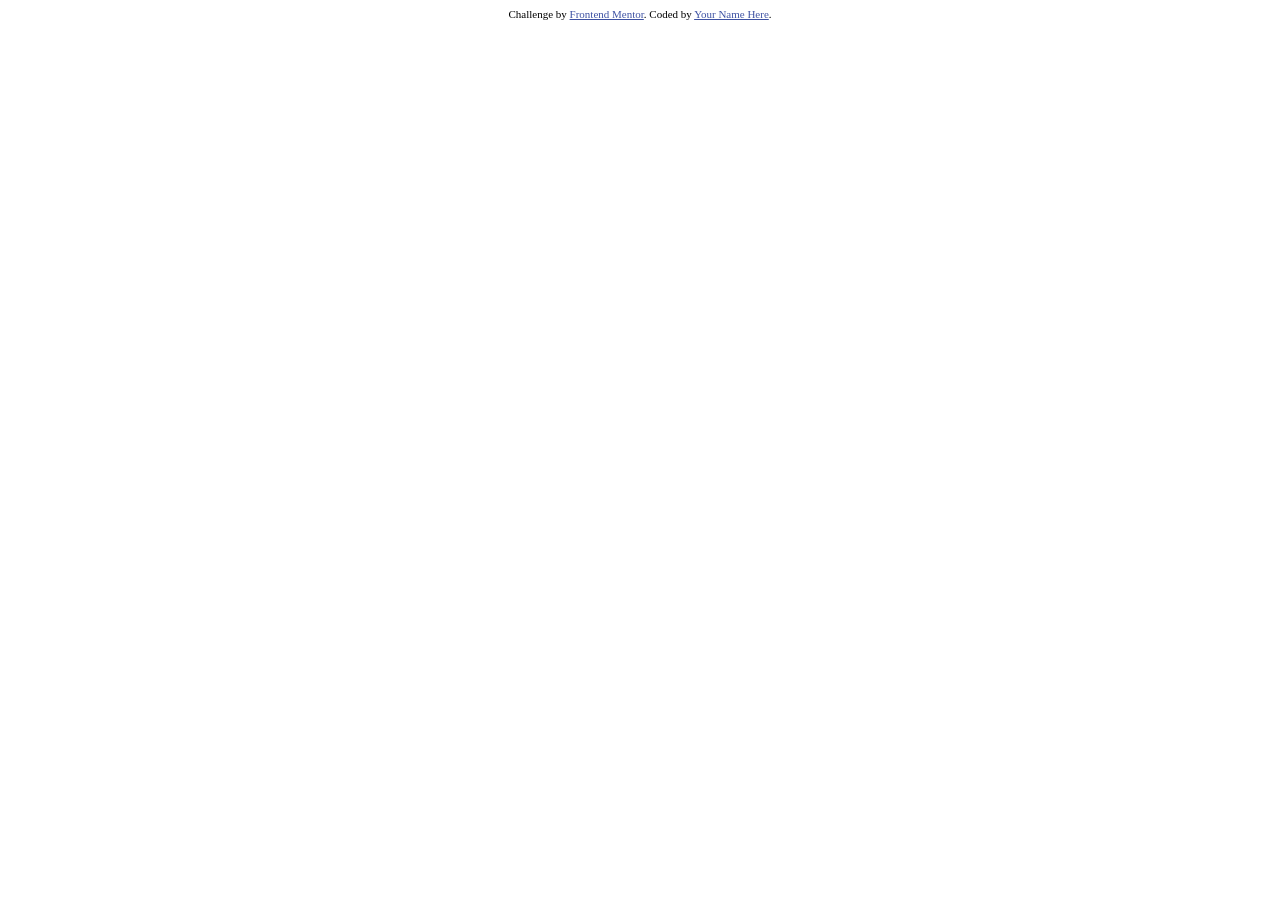
==== index.html @ 05a8c3ad "first commit" ====
<!DOCTYPE html>
<html lang="en">
<head>
  <meta charset="UTF-8">
  <meta name="viewport" content="width=device-width, initial-scale=1.0"> <!-- displays site properly based on user's device -->

  <link rel="icon" type="image/png" sizes="32x32" href="./images/favicon-32x32.png">
  
  <title>Frontend Mentor | Calculator app</title>

  <!-- Feel free to remove these styles or customise in your own stylesheet 👍 -->
  <style>
    .attribution { font-size: 11px; text-align: center; }
    .attribution a { color: hsl(228, 45%, 44%); }
  </style>
</head>
<body>


  
  <div class="attribution">
    Challenge by <a href="https://www.frontendmentor.io?ref=challenge" target="_blank">Frontend Mentor</a>. 
    Coded by <a href="#">Your Name Here</a>.
  </div>
</body>
</html>
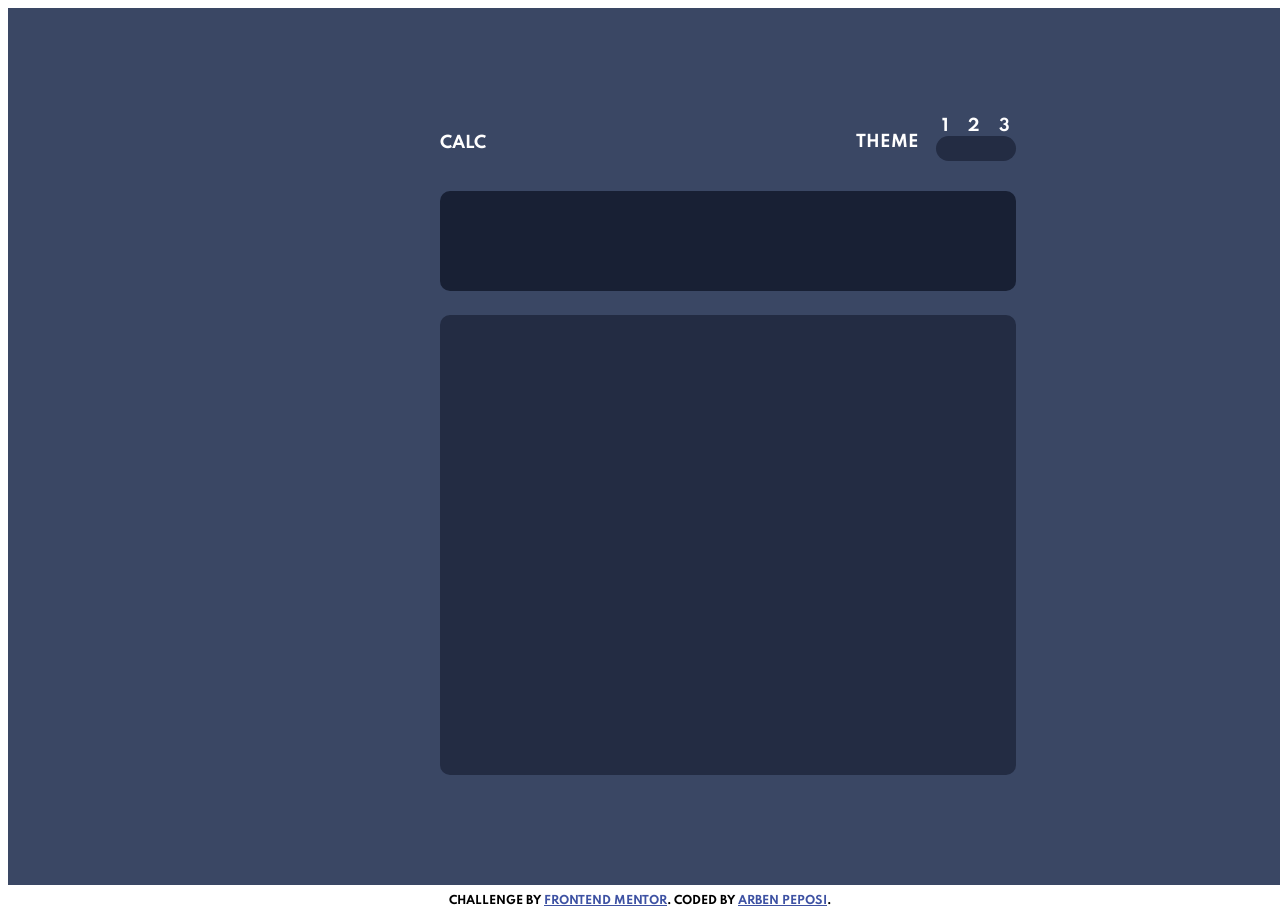
==== commit d819b819: "feat:design" ====
--- a/index.html
+++ b/index.html
@@ -1,26 +1,47 @@
 <!DOCTYPE html>
 <html lang="en">
+
 <head>
-  <meta charset="UTF-8">
-  <meta name="viewport" content="width=device-width, initial-scale=1.0"> <!-- displays site properly based on user's device -->
+    <meta charset="UTF-8">
+    <meta name="viewport" content="width=device-width, initial-scale=1.0">
+    <!-- displays site properly based on user's device -->
 
-  <link rel="icon" type="image/png" sizes="32x32" href="./images/favicon-32x32.png">
-  
-  <title>Frontend Mentor | Calculator app</title>
+    <link rel="icon" type="image/png" sizes="32x32" href="./images/favicon-32x32.png">
 
-  <!-- Feel free to remove these styles or customise in your own stylesheet 👍 -->
-  <style>
-    .attribution { font-size: 11px; text-align: center; }
-    .attribution a { color: hsl(228, 45%, 44%); }
-  </style>
+    <link rel="stylesheet" href="css/style.css">
+
+    <title>Frontend Mentor | Calculator app</title>
+
+    <!-- Feel free to remove these styles or customise in your own stylesheet 👍 -->
+    <style>
+
+    </style>
 </head>
+
 <body>
 
+    <section>
+        <div class='calculator'>
+            <div class='head'>
+                <p>calc</p>
+                <div class='theme'>
+                    <p>theme</p>
+                    <div class='theme-choose'>
+                        <span class='theme1'>1</span>
+                        <span class='theme2'>2</span>
+                        <span class='theme3'>3</span>
+                        <div class='theme-button'></div>
+                    </div>
+                </div>
+            </div>
+            <div class='screen-result'></div>
+            <div class='key'></div>
+        </div>
+    </section>
 
-  
-  <div class="attribution">
-    Challenge by <a href="https://www.frontendmentor.io?ref=challenge" target="_blank">Frontend Mentor</a>. 
-    Coded by <a href="#">Your Name Here</a>.
-  </div>
+    <div class="attribution">
+        Challenge by <a href="https://www.frontendmentor.io?ref=challenge" target="_blank">Frontend Mentor</a>. Coded by <a href="http://portfolio-dev.apeposi.fr">Arben PEPOSI</a>.
+    </div>
 </body>
+
 </html>
--- a/css/style.css
+++ b/css/style.css
@@ -0,0 +1,119 @@
+@font-face {
+    font-family: "SpartanRegular";
+    src: url("../font/static/Spartan-Regular.ttf");
+}
+
+@font-face {
+    font-family: "SpartanBold";
+    src: url("../font/static/Spartan-Bold.ttf");
+}
+
+@font-face {
+    font-family: "SpartanLight";
+    src: url("../font/static/Spartan-Light.ttf");
+}
+
+body {
+    display: flex;
+    flex-direction: column;
+    align-items: center;
+    justify-content: center;
+    height: 100vh;
+}
+
+* {
+    font-family: SpartanBold, sans-serif;
+    text-transform: uppercase;
+}
+
+section {
+    margin: auto;
+    width: 1440px;
+    height: 100vh;
+    background-color: hsl(222, 26%, 31%);
+    display: flex;
+    justify-content: center;
+    align-items: center;
+}
+
+.calculator {
+    width: 40%;
+    height: 75%;
+    background-color: hsl(222, 26%, 31%);
+    display: flex;
+    flex-direction: column;
+    justify-content: space-between;
+    align-content: space-between;
+}
+
+.head {
+    height: 50px;
+    display: flex;
+    justify-content: space-between;
+}
+
+.theme {
+    display: flex;
+    justify-content: space-between;
+    width: 160px;
+    align-self: flex-end;
+}
+
+.theme-choose,
+.theme-button,
+.theme,
+.head {
+    color: #FFF;
+}
+
+.theme-choose {
+    text-align: center;
+    width: 80px;
+}
+
+.theme p {
+    align-items: flex-end;
+}
+
+.theme-choose span:nth-child(2) {
+    padding-left: 15px;
+    padding-right: 15px;
+}
+
+.theme-button {
+    height: 25px;
+    width: 100%;
+    background-color: hsl(223, 31%, 20%);
+    border-radius: 30px;
+}
+
+.screen-result {
+    width: 100%;
+    height: 100px;
+    border-radius: 10px;
+    background-color: hsl(224, 36%, 15%)
+}
+
+.screen-result,
+.key {
+    border-radius: 10px;
+}
+
+.key {
+    height: 70%;
+    width: 100%;
+    background-color: hsl(223, 31%, 20%)
+}
+
+
+/* ---------------- */
+
+.attribution {
+    margin-top: 10px;
+    font-size: 11px;
+    text-align: center;
+}
+
+.attribution a {
+    color: hsl(228, 45%, 44%);
+}
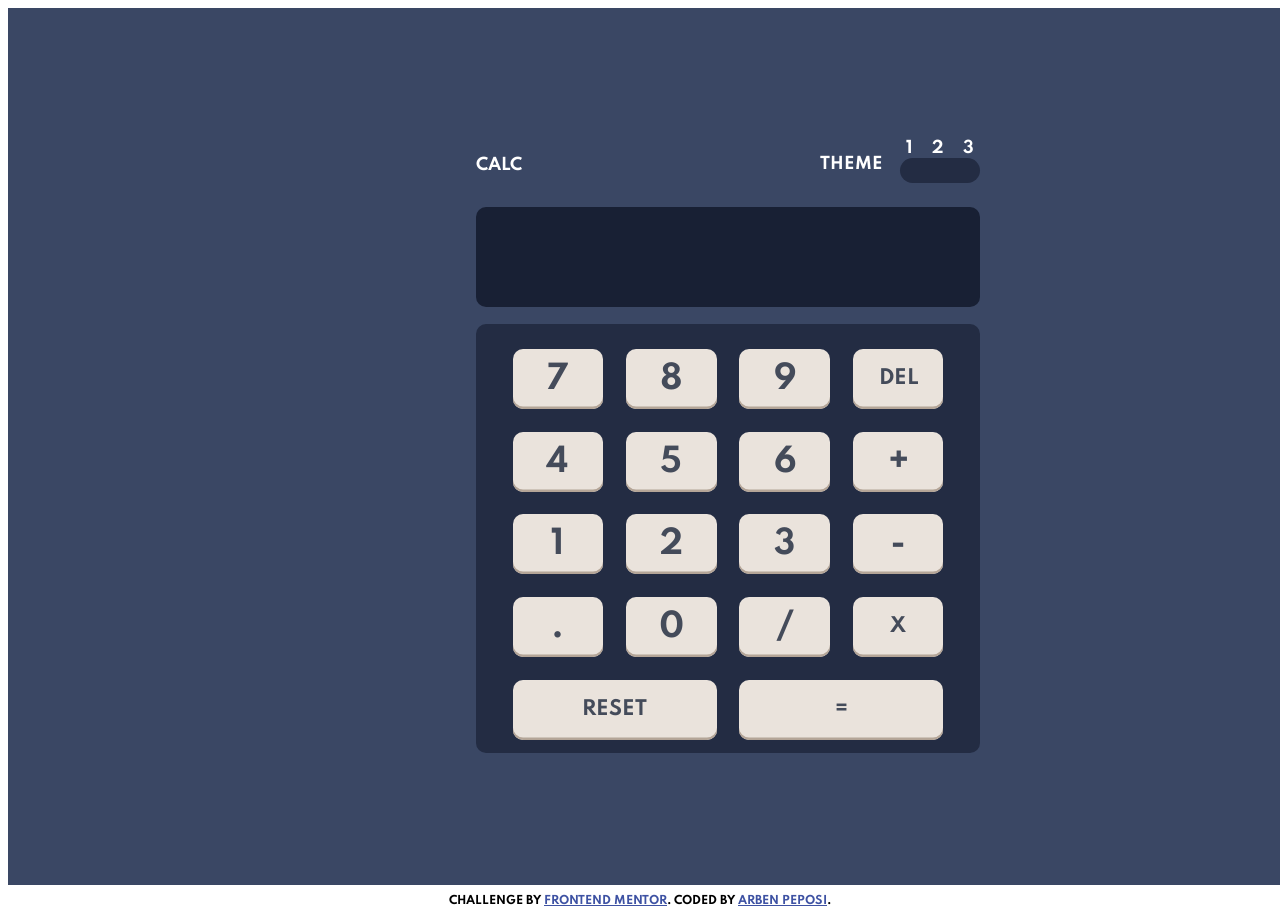
==== commit 8eebb33f: "design calculatrice" ====
--- a/index.html
+++ b/index.html
@@ -35,7 +35,30 @@
                 </div>
             </div>
             <div class='screen-result'></div>
-            <div class='key'></div>
+            <div class='key'>
+                <div class='key-operator'>
+                    <div>7</div>
+                    <div>8</div>
+                    <div>9</div>
+                    <div class='del'>del</div>
+                    <div>4</div>
+                    <div>5</div>
+                    <div>6</div>
+                    <div>+</div>
+                    <div>1</div>
+                    <div>2</div>
+                    <div>3</div>
+                    <div> - </div>
+                    <div> . </div>
+                    <div>0</div>
+                    <div> / </div>
+                    <div class='x'>x</div>
+                    <div class='reset'>reset</div>
+                    <div class='egal'> = </div>
+
+
+                </div>
+            </div>
         </div>
     </section>
 
--- a/css/style.css
+++ b/css/style.css
@@ -37,8 +37,8 @@
 }
 
 .calculator {
-    width: 40%;
-    height: 75%;
+    width: 35%;
+    height: 70%;
     background-color: hsl(222, 26%, 31%);
     display: flex;
     flex-direction: column;
@@ -105,6 +105,43 @@
     background-color: hsl(223, 31%, 20%)
 }
 
+.key-operator {
+    display: flex;
+    justify-content: space-around;
+    width: 90%;
+    padding: 5%;
+    flex-wrap: wrap;
+}
+
+.key-operator div {
+    background-color: hsl(30, 25%, 89%);
+    box-shadow: hsl(224, 28%, 35%);
+    box-shadow: 0 -0.2vw 0 #B4A597 inset;
+    color: hsl(221, 14%, 31%);
+    font-size: 32px;
+    width: 20%;
+    height: 60px;
+    border-radius: 10px;
+    margin-left: 5px;
+    margin-right: 5px;
+    margin-bottom: 5%;
+    justify-content: center;
+    display: flex;
+    align-items: center;
+}
+
+.reset,
+.egal {
+    width: 45% !important;
+}
+
+.x,
+.egal,
+.del,
+.reset {
+    font-size: 1.2em !important;
+}
+
 
 /* ---------------- */
 
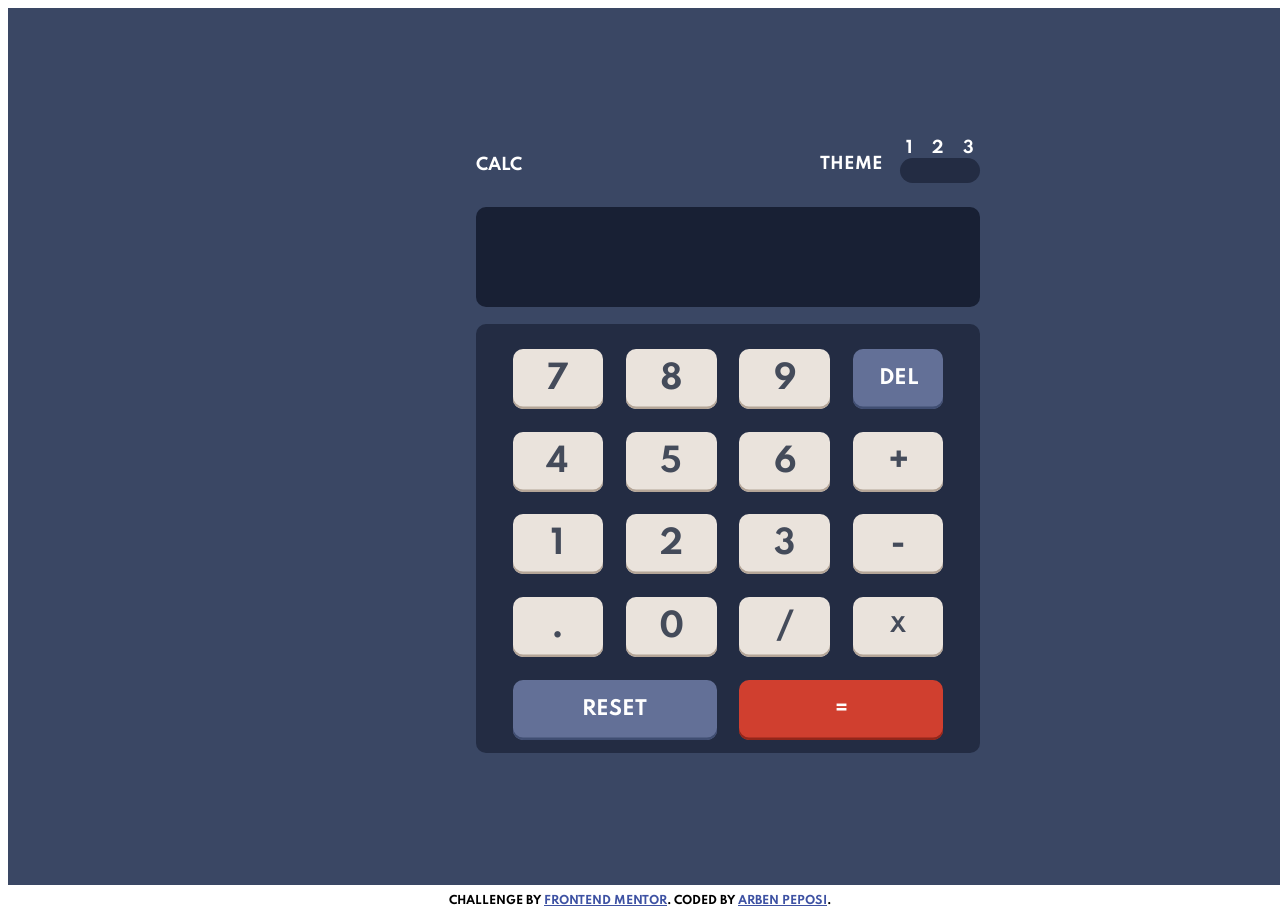
==== commit 3c10bdd8: "transform to form" ====
--- a/index.html
+++ b/index.html
@@ -36,28 +36,26 @@
             </div>
             <div class='screen-result'></div>
             <div class='key'>
-                <div class='key-operator'>
-                    <div>7</div>
-                    <div>8</div>
-                    <div>9</div>
-                    <div class='del'>del</div>
-                    <div>4</div>
-                    <div>5</div>
-                    <div>6</div>
-                    <div>+</div>
-                    <div>1</div>
-                    <div>2</div>
-                    <div>3</div>
-                    <div> - </div>
-                    <div> . </div>
-                    <div>0</div>
-                    <div> / </div>
-                    <div class='x'>x</div>
-                    <div class='reset'>reset</div>
-                    <div class='egal'> = </div>
-
-
-                </div>
+                <form id="myForm">
+                    <input type="button" name="number" value="7">
+                    <input type="button" name="number" value="8" onClick>
+                    <input type="button" name="number" value="9" onClick>
+                    <input type="button" name="del" value="del" onClick>
+                    <input type="button" name="number" value="4" onClick>
+                    <input type="button" name="number" value="5" onClick>
+                    <input type="button" name="number" value="6" onClick>
+                    <input type="button" value="+" onClick>
+                    <input type="button" name="number" value="1" onClick>
+                    <input type="button" name="number" value="2" onClick>
+                    <input type="button" name="number" value="3" onClick>
+                    <input type="button" value="-" onClick>
+                    <input type="button" value="." onClick>
+                    <input type="button" name="number" value="0" onClick>
+                    <input type="button" value="/" onClick>
+                    <input type="button" name="x" value="x" onClick>
+                    <input type="reset" name="reset" value="reset" onClick>
+                    <input type="button" name="egal" value="=" onClick>
+                </form>
             </div>
         </div>
     </section>
@@ -65,6 +63,7 @@
     <div class="attribution">
         Challenge by <a href="https://www.frontendmentor.io?ref=challenge" target="_blank">Frontend Mentor</a>. Coded by <a href="http://portfolio-dev.apeposi.fr">Arben PEPOSI</a>.
     </div>
+    <script src="js/style.js"></script>
 </body>
 
 </html>
--- a/css/style.css
+++ b/css/style.css
@@ -88,6 +88,11 @@
 }
 
 .screen-result {
+    display: flex;
+    align-items: center;
+    justify-content: flex-end;
+    font-size: 32px;
+    color: #FFF;
     width: 100%;
     height: 100px;
     border-radius: 10px;
@@ -105,7 +110,7 @@
     background-color: hsl(223, 31%, 20%)
 }
 
-.key-operator {
+form {
     display: flex;
     justify-content: space-around;
     width: 90%;
@@ -113,7 +118,7 @@
     flex-wrap: wrap;
 }
 
-.key-operator div {
+form input {
     background-color: hsl(30, 25%, 89%);
     box-shadow: hsl(224, 28%, 35%);
     box-shadow: 0 -0.2vw 0 #B4A597 inset;
@@ -128,18 +133,36 @@
     justify-content: center;
     display: flex;
     align-items: center;
+    border: none;
 }
 
-.reset,
-.egal {
+input[name="reset"],
+input[name="egal"] {
     width: 45% !important;
 }
 
-.x,
-.egal,
-.del,
-.reset {
+input[name="x"],
+input[name="egal"],
+input[name="del"],
+input[name="reset"] {
     font-size: 1.2em !important;
+}
+
+input[name="egal"] {
+    color: #FFF !important;
+    background-color: hsl(6, 63%, 50%) !important;
+    box-shadow: 0 -0.2vw 0 #93261A inset !important;
+}
+
+input[name="reset"],
+input[name="del"] {
+    color: #FFF !important;
+    background-color: hsl(225, 21%, 49%) !important;
+    box-shadow: 0 -0.2vw 0 #404E72 inset !important;
+}
+
+form input:hover {
+    cursor: pointer;
 }
 
 
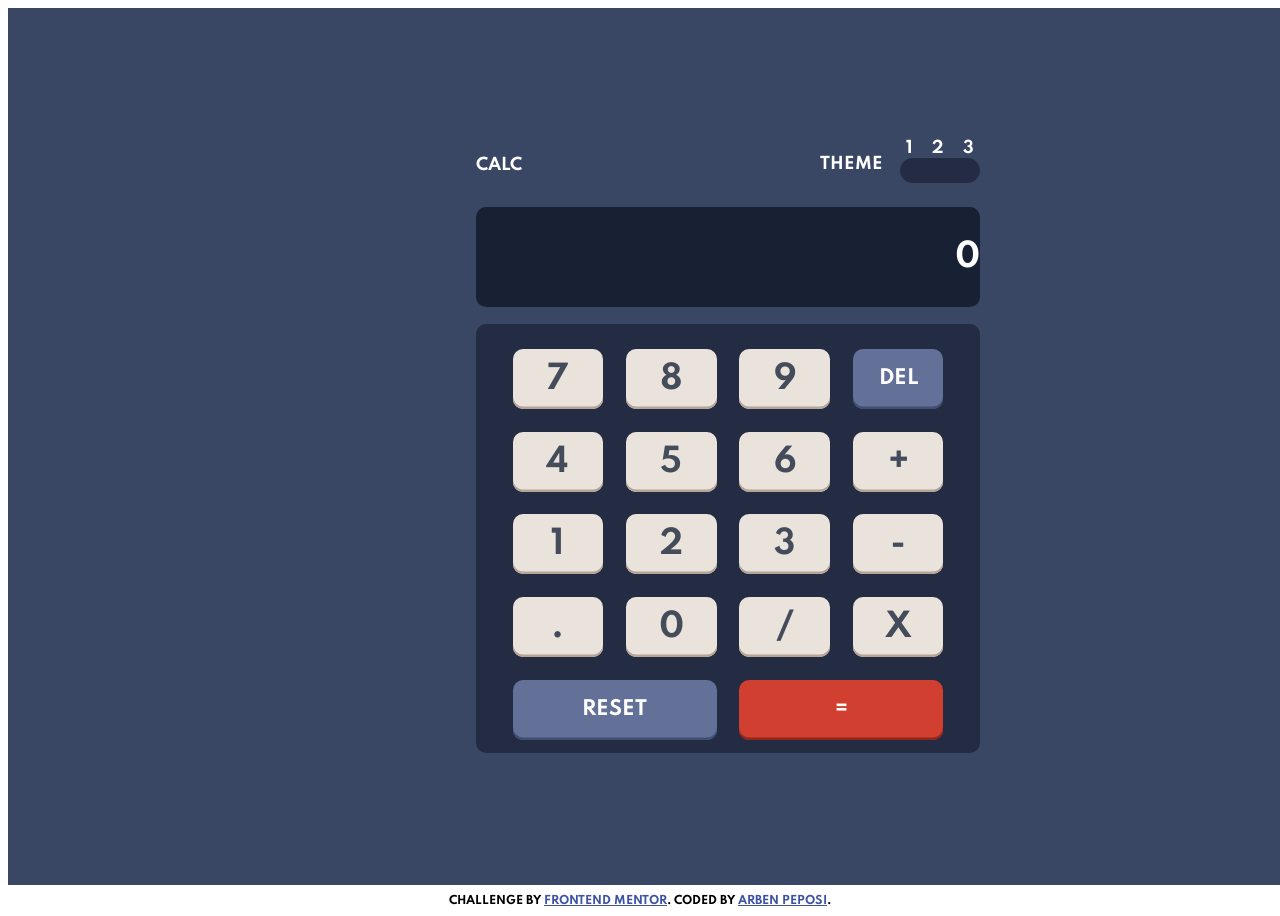
==== commit 3511fae8: "afficher les chiffres dans le display et les reset" ====
--- a/index.html
+++ b/index.html
@@ -34,26 +34,26 @@
                     </div>
                 </div>
             </div>
-            <div class='screen-result'></div>
+            <div class='display'></div>
             <div class='key'>
                 <form id="myForm">
-                    <input type="button" name="number" value="7">
-                    <input type="button" name="number" value="8" onClick>
-                    <input type="button" name="number" value="9" onClick>
+                    <input type="button" name="touch" value="7">
+                    <input type="button" name="touch" value="8" onClick>
+                    <input type="button" name="touch" value="9" onClick>
                     <input type="button" name="del" value="del" onClick>
-                    <input type="button" name="number" value="4" onClick>
-                    <input type="button" name="number" value="5" onClick>
-                    <input type="button" name="number" value="6" onClick>
-                    <input type="button" value="+" onClick>
-                    <input type="button" name="number" value="1" onClick>
-                    <input type="button" name="number" value="2" onClick>
-                    <input type="button" name="number" value="3" onClick>
-                    <input type="button" value="-" onClick>
-                    <input type="button" value="." onClick>
-                    <input type="button" name="number" value="0" onClick>
-                    <input type="button" value="/" onClick>
-                    <input type="button" name="x" value="x" onClick>
-                    <input type="reset" name="reset" value="reset" onClick>
+                    <input type="button" name="touch" value="4" onClick>
+                    <input type="button" name="touch" value="5" onClick>
+                    <input type="button" name="touch" value="6" onClick>
+                    <input type="button" name="add" value="+" onClick>
+                    <input type="button" name="touch" value="1" onClick>
+                    <input type="button" name="touch" value="2" onClick>
+                    <input type="button" name="touch" value="3" onClick>
+                    <input type="button" name="soustract" value="-" onClick>
+                    <input type="button" name="touch" value="." onClick>
+                    <input type="button" name="touch" value="0" onClick>
+                    <input type="button" name="division" value="/" onClick>
+                    <input type="button" name="multiplicate" name="x" value="x" onClick>
+                    <input type="reset" name="reset" value="reset">
                     <input type="button" name="egal" value="=" onClick>
                 </form>
             </div>
--- a/css/style.css
+++ b/css/style.css
@@ -87,7 +87,7 @@
     border-radius: 30px;
 }
 
-.screen-result {
+.display {
     display: flex;
     align-items: center;
     justify-content: flex-end;
@@ -99,7 +99,7 @@
     background-color: hsl(224, 36%, 15%)
 }
 
-.screen-result,
+.display,
 .key {
     border-radius: 10px;
 }
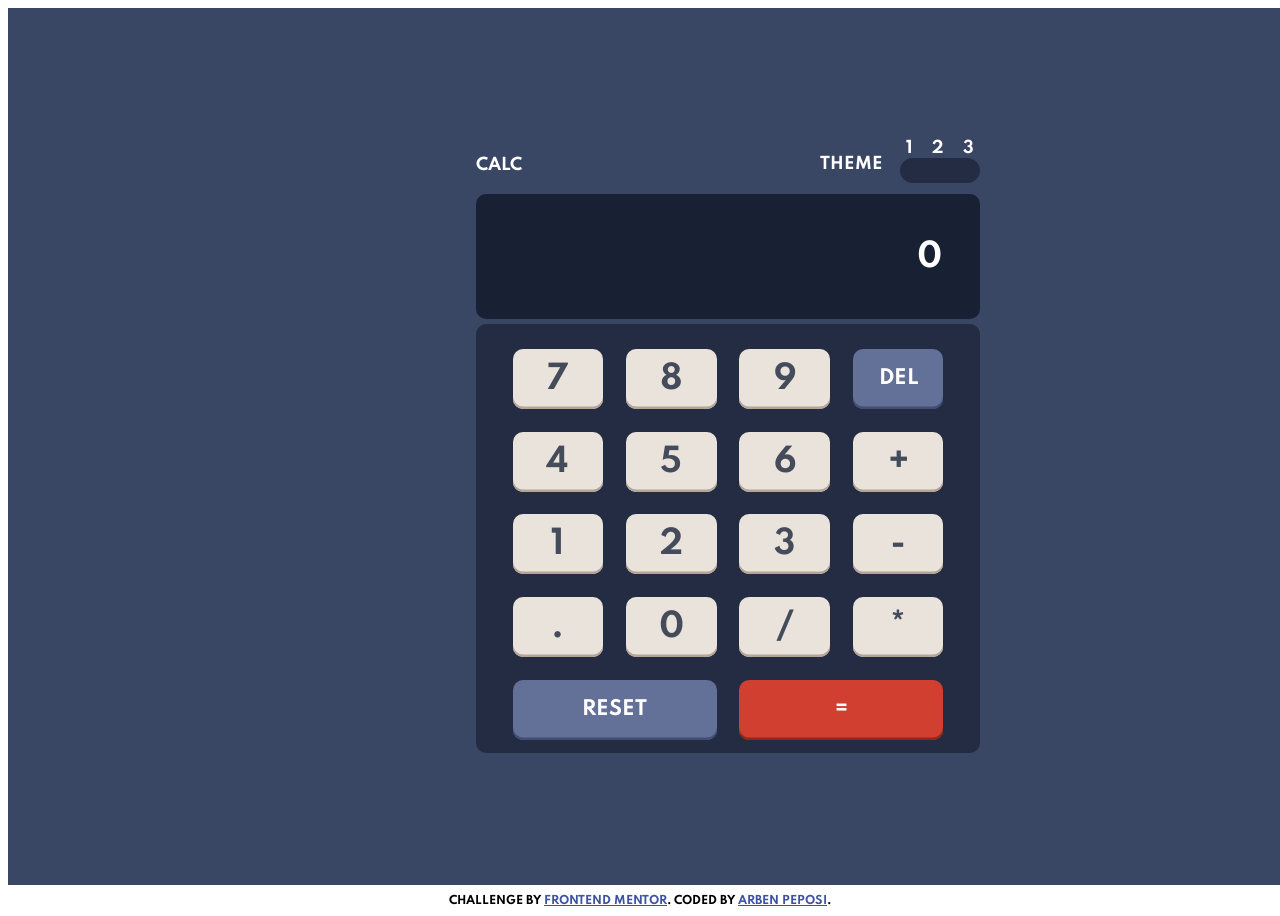
==== commit 1a241fec: "operations avec la calculatrice" ====
--- a/index.html
+++ b/index.html
@@ -38,23 +38,23 @@
             <div class='key'>
                 <form id="myForm">
                     <input type="button" name="touch" value="7">
-                    <input type="button" name="touch" value="8" onClick>
-                    <input type="button" name="touch" value="9" onClick>
-                    <input type="button" name="del" value="del" onClick>
-                    <input type="button" name="touch" value="4" onClick>
-                    <input type="button" name="touch" value="5" onClick>
-                    <input type="button" name="touch" value="6" onClick>
-                    <input type="button" name="add" value="+" onClick>
-                    <input type="button" name="touch" value="1" onClick>
-                    <input type="button" name="touch" value="2" onClick>
-                    <input type="button" name="touch" value="3" onClick>
-                    <input type="button" name="soustract" value="-" onClick>
-                    <input type="button" name="touch" value="." onClick>
-                    <input type="button" name="touch" value="0" onClick>
-                    <input type="button" name="division" value="/" onClick>
-                    <input type="button" name="multiplicate" name="x" value="x" onClick>
+                    <input type="button" name="touch" value="8">
+                    <input type="button" name="touch" value="9">
+                    <input type="button" name="del" value="del">
+                    <input type="button" name="touch" value="4">
+                    <input type="button" name="touch" value="5">
+                    <input type="button" name="touch" value="6">
+                    <input type="button" name="add" value="+">
+                    <input type="button" name="touch" value="1">
+                    <input type="button" name="touch" value="2">
+                    <input type="button" name="touch" value="3">
+                    <input type="button" name="soustract" value="-">
+                    <input type="button" name="point" value=".">
+                    <input type="button" name="touch" value="0">
+                    <input type="button" name="division" value="/">
+                    <input type="button" name="multiplicate" value="*">
                     <input type="reset" name="reset" value="reset">
-                    <input type="button" name="egal" value="=" onClick>
+                    <input type="button" name="egal" value="=">
                 </form>
             </div>
         </div>
--- a/css/style.css
+++ b/css/style.css
@@ -93,9 +93,9 @@
     justify-content: flex-end;
     font-size: 32px;
     color: #FFF;
-    width: 100%;
-    height: 100px;
+    height: 50px;
     border-radius: 10px;
+    padding: 7.5%;
     background-color: hsl(224, 36%, 15%)
 }
 
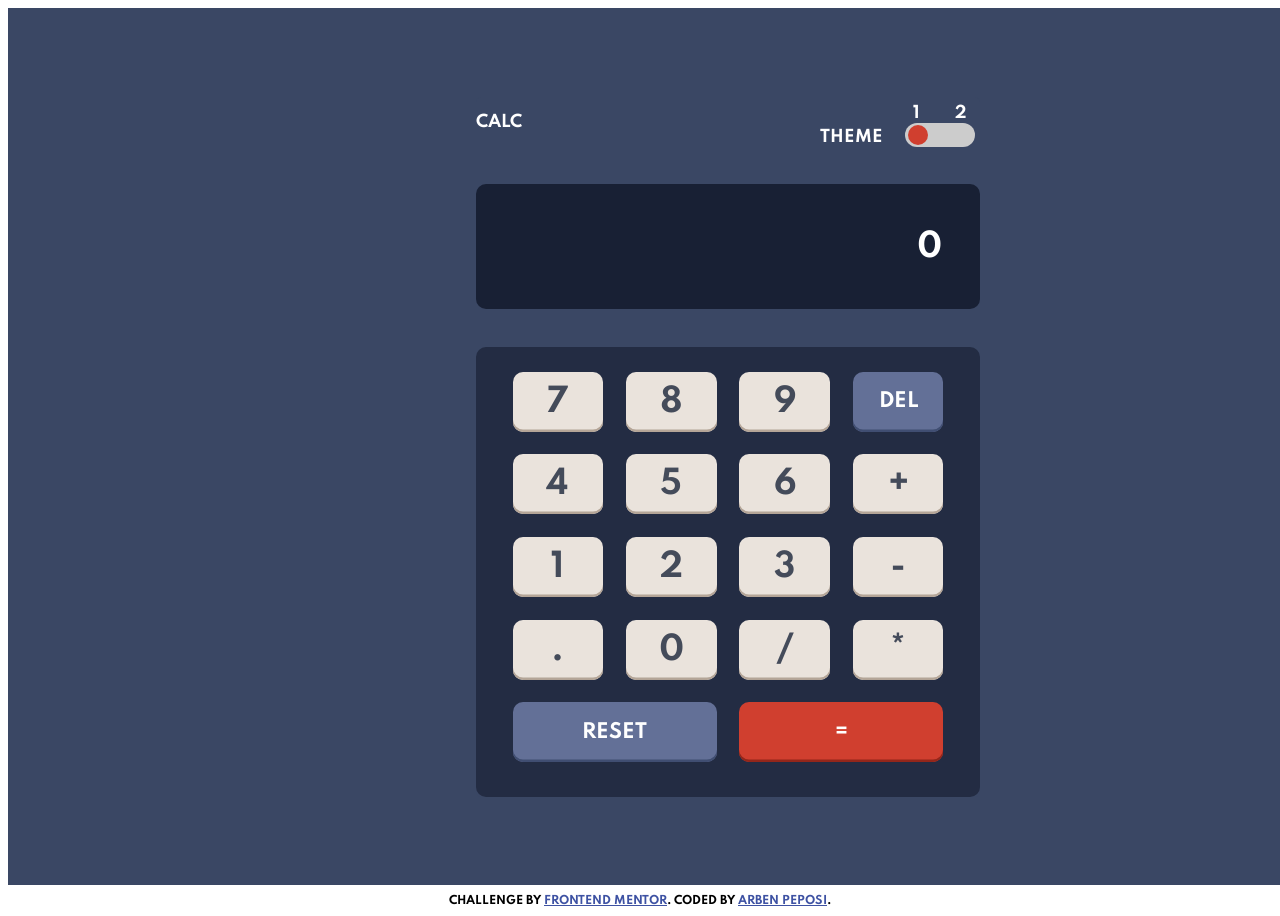
==== commit 6635f304: "background theme" ====
--- a/index.html
+++ b/index.html
@@ -29,8 +29,10 @@
                     <div class='theme-choose'>
                         <span class='theme1'>1</span>
                         <span class='theme2'>2</span>
-                        <span class='theme3'>3</span>
-                        <div class='theme-button'></div>
+                        <label id="switch" class="switch">
+                            <input type="checkbox" id="slider">
+                            <span class="slider round"></span>
+                        </label>
                     </div>
                 </div>
             </div>
--- a/css/style.css
+++ b/css/style.css
@@ -38,9 +38,10 @@
 
 .calculator {
     width: 35%;
-    height: 70%;
+    height: 700px;
     background-color: hsl(222, 26%, 31%);
     display: flex;
+    border-radius: 5px;
     flex-direction: column;
     justify-content: space-between;
     align-content: space-between;
@@ -53,8 +54,7 @@
 }
 
 .theme {
-    display: flex;
-    justify-content: space-between;
+    position: relative;
     width: 160px;
     align-self: flex-end;
 }
@@ -67,17 +67,23 @@
 }
 
 .theme-choose {
-    text-align: center;
     width: 80px;
+    display: flex;
+    flex-wrap: wrap;
+    justify-content: center;
+    align-items: flex-end;
+    float: right;
+    margin-left: 80px;
 }
 
 .theme p {
-    align-items: flex-end;
+    position: absolute;
+    margin: 0;
+    bottom: 0;
 }
 
 .theme-choose span:nth-child(2) {
-    padding-left: 15px;
-    padding-right: 15px;
+    padding-left: 35px;
 }
 
 .theme-button {
@@ -85,6 +91,75 @@
     width: 100%;
     background-color: hsl(223, 31%, 20%);
     border-radius: 30px;
+}
+
+
+/* The switch - the box around the slider */
+
+.switch {
+    position: relative;
+    display: inline-block;
+    width: 70px;
+    height: 24px;
+}
+
+
+/* Hide default HTML checkbox */
+
+.switch input {
+    opacity: 0;
+    width: 0;
+    height: 0;
+}
+
+
+/* The slider */
+
+.slider {
+    position: absolute;
+    cursor: pointer;
+    top: 0;
+    left: 0;
+    right: 0;
+    width: 35px;
+    bottom: 0;
+    background-color: #ccc;
+    -webkit-transition: 0.4s;
+    transition: 0.4s;
+}
+
+.slider:before {
+    position: absolute;
+    content: "";
+    height: 20px;
+    width: 20px;
+    left: 3px;
+    bottom: 4px;
+    top: 0;
+    bottom: 0;
+    margin: auto 0;
+    -webkit-transition: 0.4s;
+    transition: 0.4s;
+    background-color: hsl(6, 63%, 50%);
+    background-repeat: no-repeat;
+    background-position: center;
+}
+
+input:checked+.slider:before {
+    -webkit-transform: translateX(45px);
+    -ms-transform: translateX(45px);
+    transform: translateX(45px);
+}
+
+
+/* Rounded sliders */
+
+.slider.round {
+    border-radius: 34px;
+}
+
+.slider.round:before {
+    border-radius: 50%;
 }
 
 .display {
@@ -105,7 +180,7 @@
 }
 
 .key {
-    height: 70%;
+    height: 450px;
     width: 100%;
     background-color: hsl(223, 31%, 20%)
 }
@@ -150,15 +225,15 @@
 
 input[name="egal"] {
     color: #FFF !important;
-    background-color: hsl(6, 63%, 50%) !important;
-    box-shadow: 0 -0.2vw 0 #93261A inset !important;
+    background-color: hsl(6, 63%, 50%);
+    box-shadow: 0 -0.2vw 0 #93261A inset;
 }
 
 input[name="reset"],
 input[name="del"] {
     color: #FFF !important;
-    background-color: hsl(225, 21%, 49%) !important;
-    box-shadow: 0 -0.2vw 0 #404E72 inset !important;
+    background-color: hsl(225, 21%, 49%);
+    box-shadow: 0 -0.2vw 0 #404E72 inset;
 }
 
 form input:hover {
